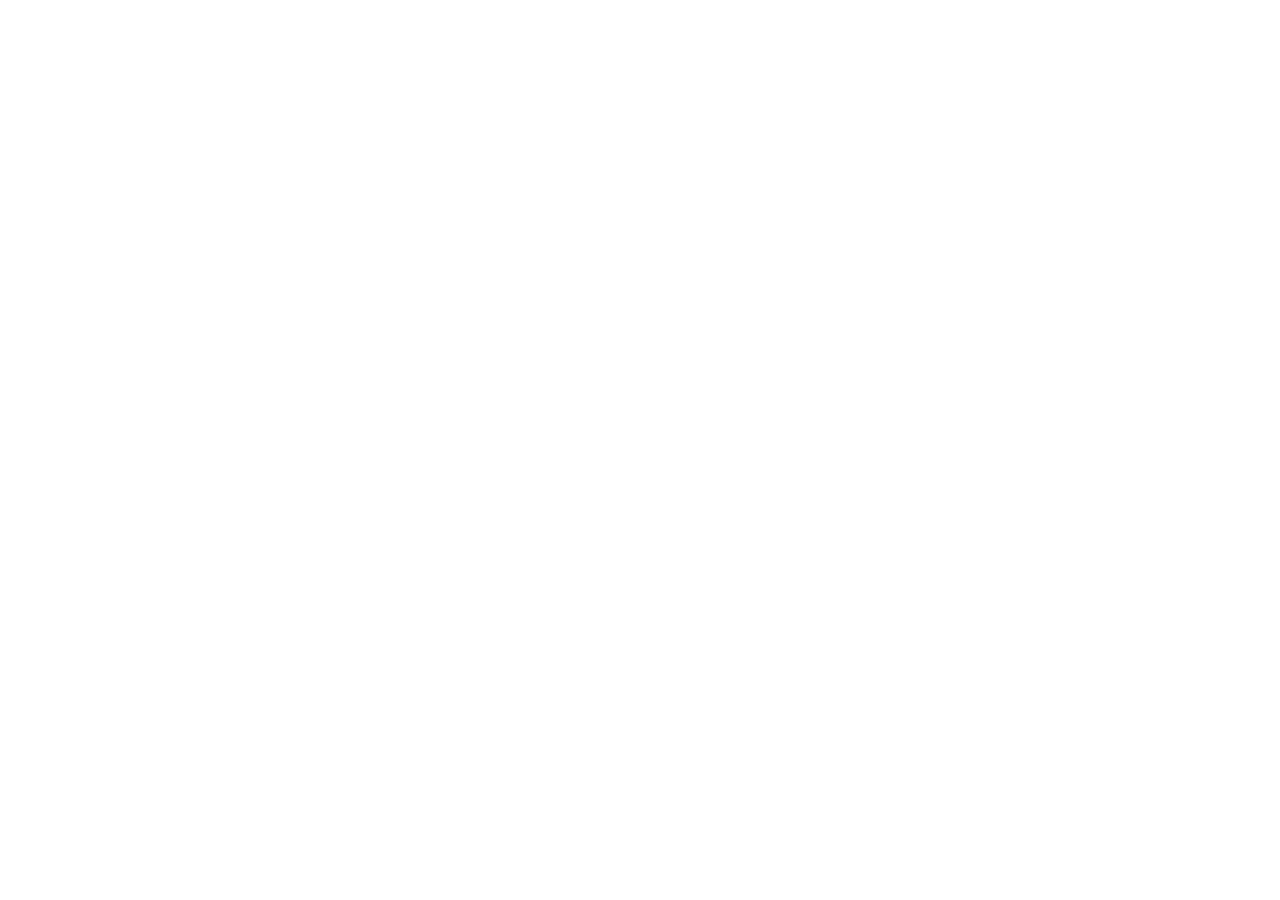
==== index.html @ e618d228 "Initial commit" ====
<!doctype html>
<html lang="en">
  <head>
    <meta charset="UTF-8" />
    <meta name="viewport" content="width=device-width, initial-scale=1.0" />
    <title>My Project</title>
    <link rel="stylesheet" href="style.css" />
  </head>
  <body>
    <!-- START BELOW -->
     
  </body>
</html>
---- style.css ----
/* === RESET === */
*,
*::before,
*::after {
  margin: 0;
  padding: 0;
  box-sizing: border-box;
}

/* START BELOW */
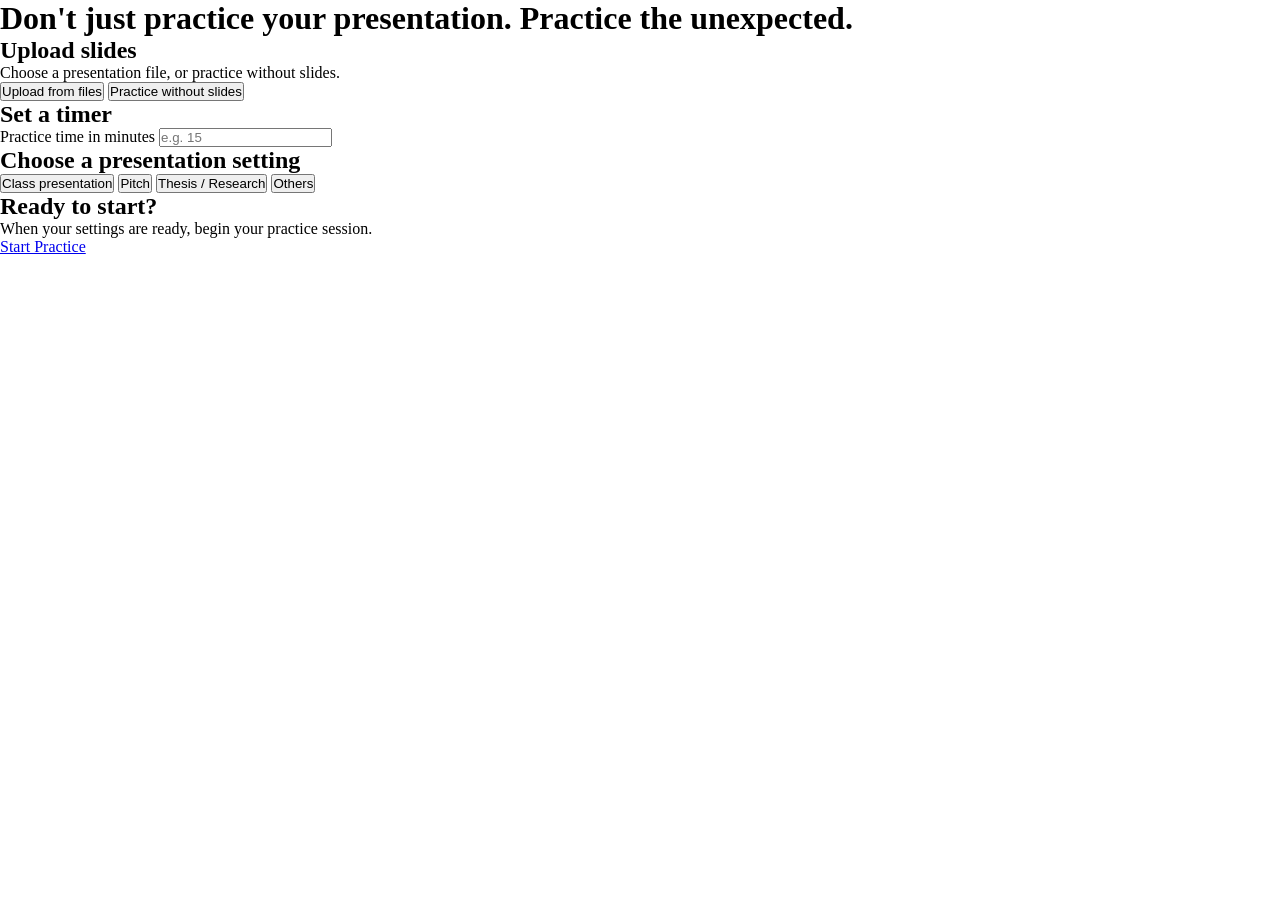
==== commit a101806c: "Add presentation practice pages" ====
--- a/index.html
+++ b/index.html
@@ -9,5 +9,43 @@
   <body>
     <!-- START BELOW -->
      
+<!--PAGE HEADER-->
+<header>
+  <h1>Don't just practice your presentation. Practice the unexpected.</h1>
+</header>
+
+<!-- MAIN CONTENT -->
+<main>
+
+  <!-- UPLOAD SLIDES SECTION -->
+  <section id="setup">
+      <h2>Upload slides</h2>
+      <p>Choose a presentation file, or practice without slides.</p>
+      <button type="button">Upload from files</button>
+      <button type="button">Practice without slides</button>
+    </section>
+
+  <!-- TIMER SECTION -->
+  <section>
+      <h2>Set a timer</h2>
+      <label for="practice-time">Practice time in minutes</label>
+      <input id="practice-time" name="practice-time" type="number" min="1" placeholder="e.g. 15">
+    </section>
+
+  <!-- PRESENTATION TYPE SECTION -->
+  <h2>Choose a presentation setting</h2>
+    <button type="button">Class presentation</button>
+    <button type="button">Pitch</button>
+    <button type="button">Thesis / Research</button>
+    <button type="button">Others</button>
+  </section>
+
+  <!-- START PRACTICE SECTION -->
+  <h2>Ready to start?</h2>
+    <p>When your settings are ready, begin your practice session.</p>
+    <a href="practice.html">Start Practice</a>
+  </section>
+
+</main>   
   </body>
 </html>
--- a/style.css
+++ b/style.css
@@ -8,3 +8,15 @@
 }
 
 /* START BELOW */
+
+/* Typography */
+heading: 'DM Sans'
+body: 'Moodli'
+
+/* Colors */
+primary: #B7C8B0;       /* Soft green */
+accent: #54745B;        /* Forest Sage */
+bg: #F7F4EC;            /* Beige */
+text: #263D30; #000000;       /* Deep Evergreen */ /* Black */ 
+
+/* Spacing Scale (8px Multiples) */
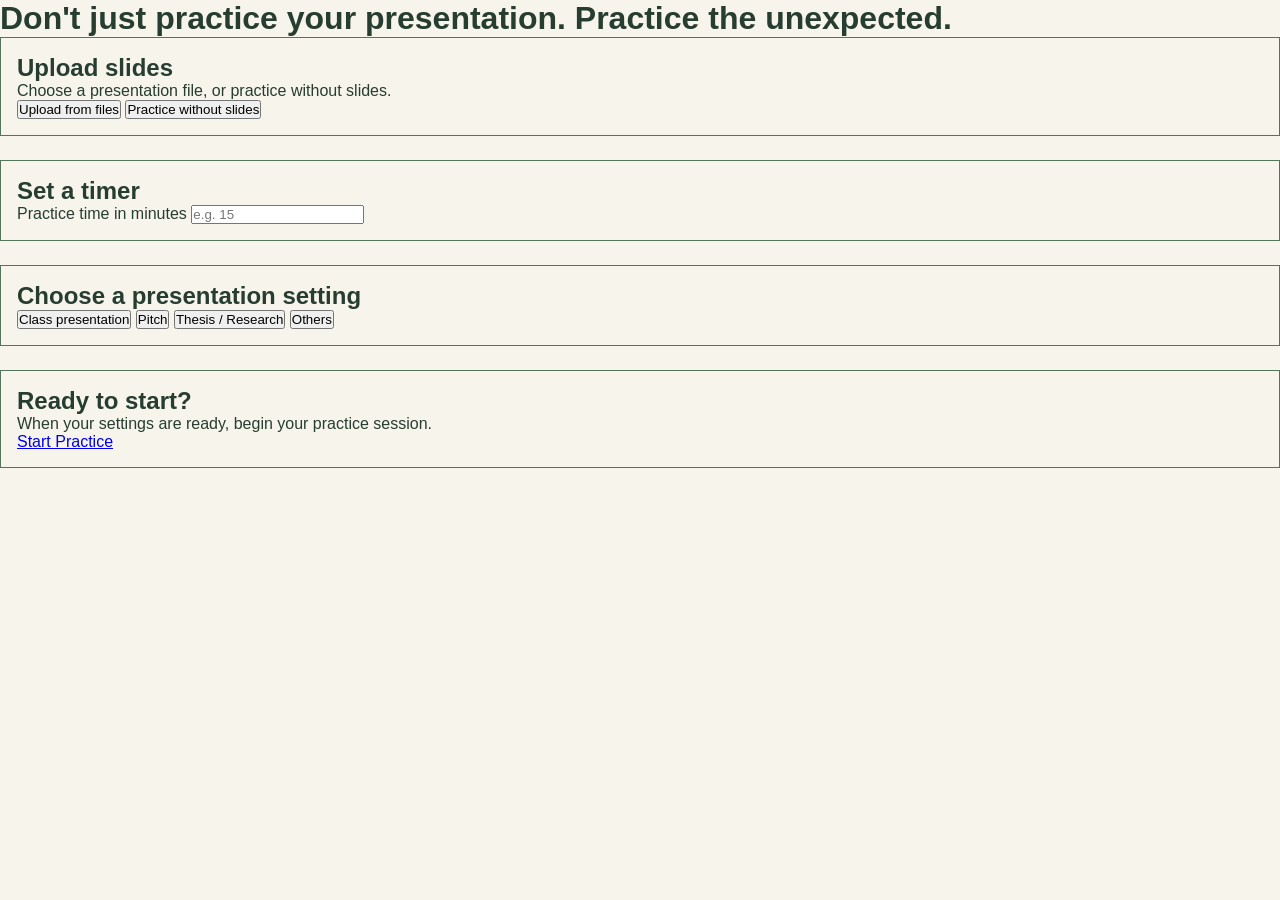
==== commit 9f29c077: "Add presentation type and start practice sections" ====
--- a/index.html
+++ b/index.html
@@ -33,6 +33,7 @@
     </section>
 
   <!-- PRESENTATION TYPE SECTION -->
+   <section>
   <h2>Choose a presentation setting</h2>
     <button type="button">Class presentation</button>
     <button type="button">Pitch</button>
@@ -41,6 +42,7 @@
   </section>
 
   <!-- START PRACTICE SECTION -->
+   <section>
   <h2>Ready to start?</h2>
     <p>When your settings are ready, begin your practice session.</p>
     <a href="practice.html">Start Practice</a>
--- a/style.css
+++ b/style.css
@@ -9,14 +9,7 @@
 
 /* START BELOW */
 
-/* Typography */
-heading: 'DM Sans'
-body: 'Moodli'
-
-/* Colors */
-primary: #B7C8B0;       /* Soft green */
-accent: #54745B;        /* Forest Sage */
-bg: #F7F4EC;            /* Beige */
-text: #263D30; #000000;       /* Deep Evergreen */ /* Black */ 
-
-/* Spacing Scale (8px Multiples) */+:root { --primary: #B7C8B0; --accent: #54745B; --bg: #F7F4EC; --text: #263D30; }
+body { background-color: var(--bg); color: var(--text); font-family: "Moodli", sans-serif; }
+h1, h2 { font-family: "DM Sans", sans-serif; }
+section { padding: 16px; margin-bottom: 24px; border: 1px solid var(--accent); }
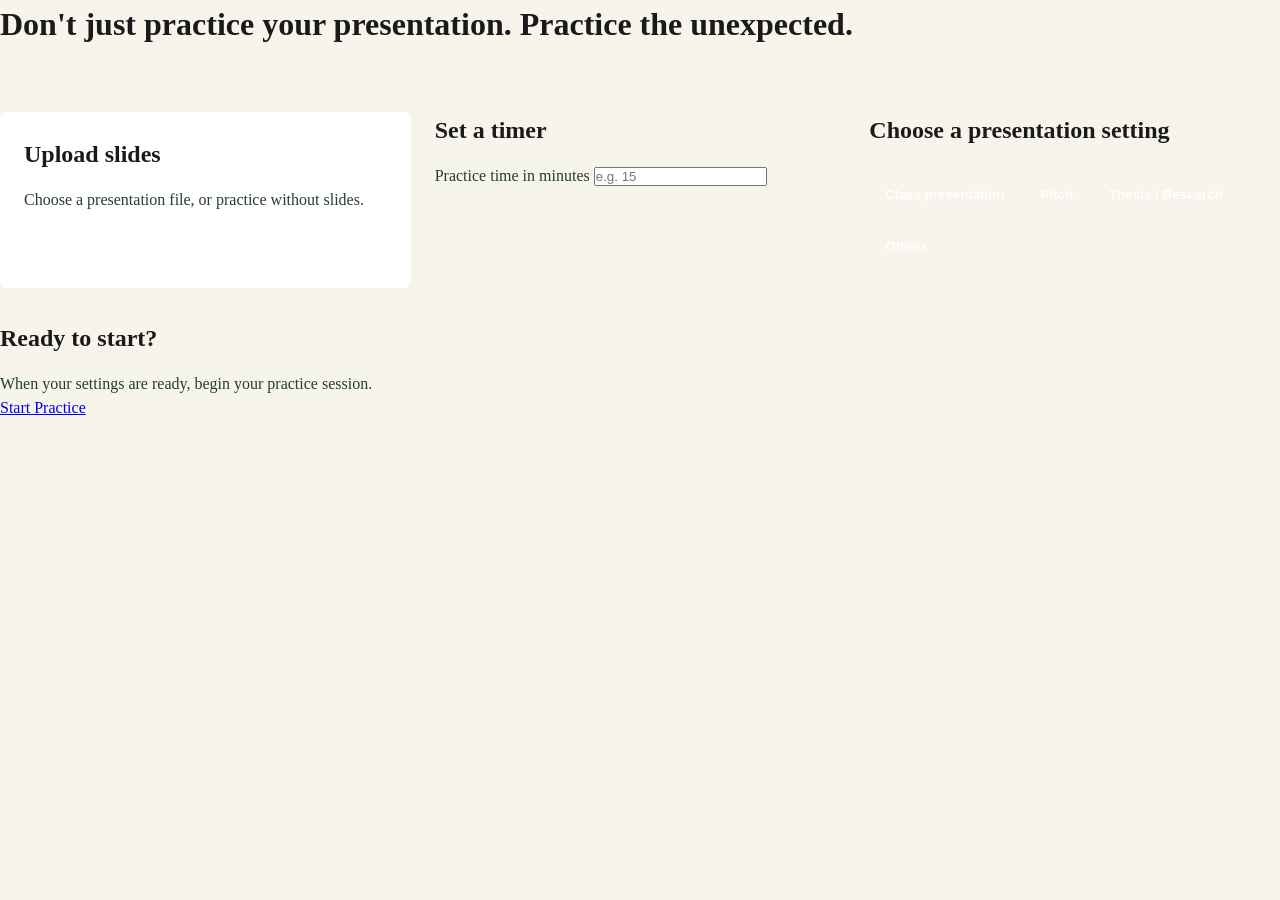
==== commit c58733ca: "Wrap upload slides section in a div Refactor upload slides section into a div for better layout." ====
--- a/index.html
+++ b/index.html
@@ -18,7 +18,8 @@
 <main>
 
   <!-- UPLOAD SLIDES SECTION -->
-  <section id="setup">
+  <div class="setup-grid">
+    <section id="setup" class="setup-card">
       <h2>Upload slides</h2>
       <p>Choose a presentation file, or practice without slides.</p>
       <button type="button">Upload from files</button>
@@ -40,7 +41,8 @@
     <button type="button">Thesis / Research</button>
     <button type="button">Others</button>
   </section>
-
+</div>
+  
   <!-- START PRACTICE SECTION -->
    <section>
   <h2>Ready to start?</h2>
--- a/style.css
+++ b/style.css
@@ -9,7 +9,134 @@
 
 /* START BELOW */
 
-:root { --primary: #B7C8B0; --accent: #54745B; --bg: #F7F4EC; --text: #263D30; }
-body { background-color: var(--bg); color: var(--text); font-family: "Moodli", sans-serif; }
-h1, h2 { font-family: "DM Sans", sans-serif; }
-section { padding: 16px; margin-bottom: 24px; border: 1px solid var(--accent); }
+/* Base Page Setup */
+:root {
+  /* 8px Spacing Grid System */
+  --space-8: 8px;
+  --space-16: 16px;
+  --space-24: 24px;
+  --space-32: 32px;
+  --space-48: 48px;
+}
+
+* {
+  box-sizing: border-box;
+  margin: 0;
+  padding: 0;
+}
+
+body {
+  font-family: 'Mooli';
+  background-color: #F7F4EC;
+  color: #263D30;
+  line-height: 1.5; /* Base font 16px * 1.5 = 24px line-height (3 x 8px unit) */
+}
+
+h1, h2, h3, h4 {
+  font-family: 'DM Sans';
+  color: #1A1A1A;
+  margin-bottom: var(--space-16); /* 2 x 8px spacing unit */
+}
+
+
+/* Page Header (1D Component using Flexbox) */
+header {
+  display: flex;
+  justify-content: space-between;
+  align-items: center;
+  padding-bottom: var(--space-16);
+  margin-bottom: var(--space-32);
+  border-bottom: 1px solid var(--primary-green);
+}
+
+/* Page Shell Container */
+/* page shell: limits maximum desktop width and centers content */
+main {
+  max-width: 1440px;
+  margin: 0 auto;
+}
+
+/* DESKTOP GRID RULES (Default / Desktop Frame) */
+
+/* setup-grid: 3 equal columns — places upload, timer, and setting cards side-by-side on desktop */
+.setup-grid {
+  display: grid;
+  grid-template-columns: repeat(3, 1fr);
+  gap: var(--space-24);
+  margin-bottom: var(--space-32);
+}
+
+.setup-card {
+  background-color: #FFFFFF;
+  border: 1px solid var(--primary-green);
+  border-radius: var(--space-8);
+  padding: var(--space-24);
+}
+
+/* practice-grid: 2 columns — slide content on left (3fr), visual setting/challenge on right (2fr) */
+.practice-grid {
+  display: grid;
+  grid-template-columns: 3fr 2fr;
+  gap: var(--space-24);
+  align-items: start;
+  margin-bottom: var(--space-32);
+}
+
+.practice-card {
+  background-color: #FFFFFF;
+  border: 1px solid var(--primary-green);
+  border-radius: var(--space-8);
+  padding: var(--space-24);
+  min-height: 240px;
+}
+
+/* next-steps-grid: 2 equal columns — positions action buttons side-by-side on desktop */
+.next-steps-grid {
+  display: grid;
+  grid-template-columns: repeat(2, 1fr);
+  gap: var(--space-16);
+  max-width: 400px;
+}
+
+/* Buttons and Links */
+button, a.btn {
+  display: inline-flex;
+  align-items: center;
+  justify-content: center;
+  min-height: 44px; /* Minimum tap target height */
+  padding: var(--space-8) var(--space-16);
+  margin-top: var(--space-8);
+  background-color: var(--accent-sage);
+  color: #FFFFFF;
+  border: none;
+  border-radius: var(--space-8);
+  font-family: 'DM Sans', sans-serif;
+  font-weight: 600;
+  text-decoration: none;
+  cursor: pointer;
+}
+
+/*  MOBILE MEDIA QUERY (Screen widths 700px or narrower)*/
+@media (max-width: 700px) {
+  /* Header stacks title and timer vertically */
+  header {
+    flex-direction: column;
+    align-items: flex-start;
+    gap: var(--space-8);
+  }
+
+  /* index.html setup cards stack into a single column */
+  .setup-grid {
+    grid-template-columns: 1fr;
+  }
+
+  /* practice and challenge screens collapse to single column */
+  .practice-grid {
+    grid-template-columns: 1fr;
+  }
+
+  /* report action buttons stack vertically */
+  .next-steps-grid {
+    grid-template-columns: 1fr;
+  }
+}
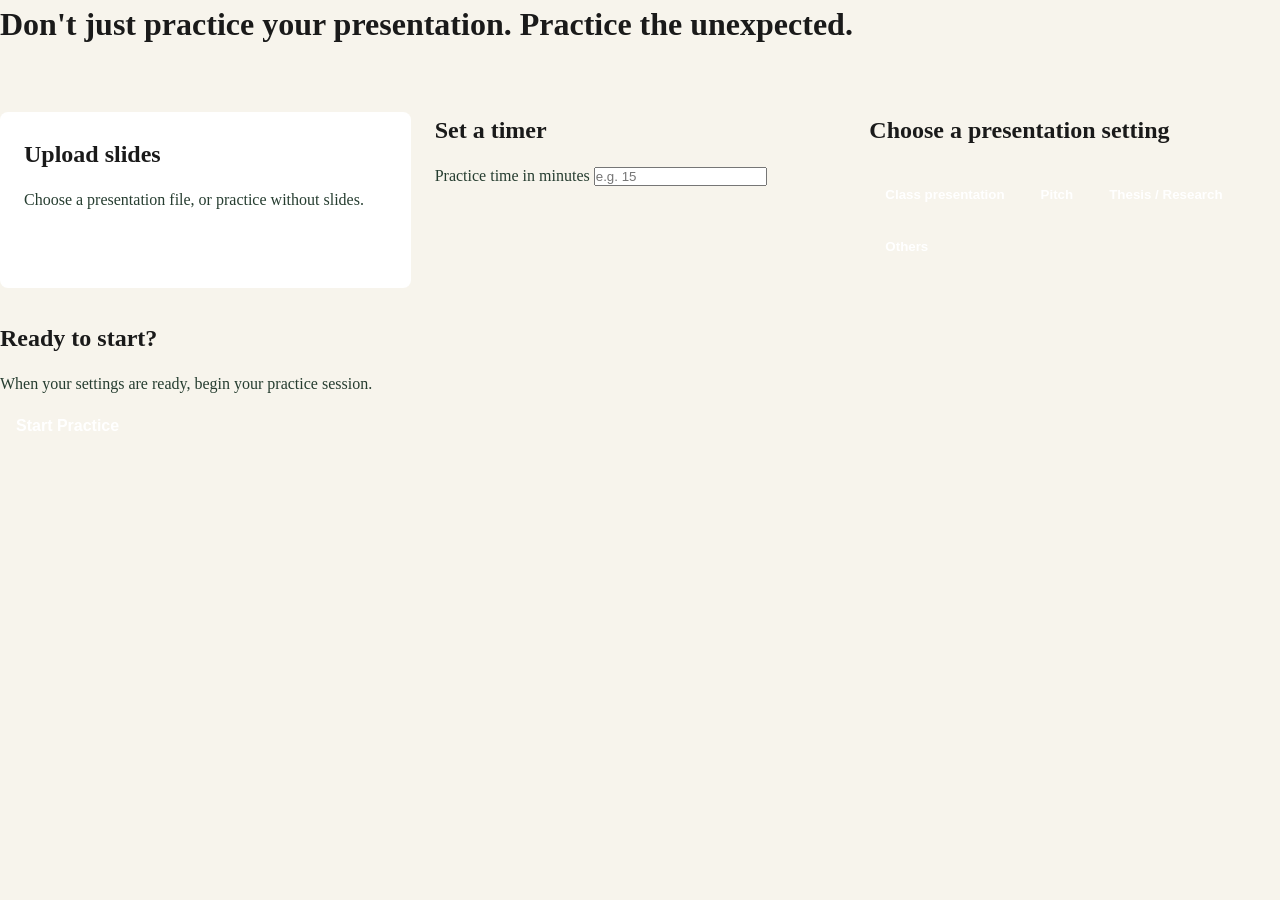
==== commit 23087145: "Add button class to practice link in index.html" ====
--- a/index.html
+++ b/index.html
@@ -47,7 +47,7 @@
    <section>
   <h2>Ready to start?</h2>
     <p>When your settings are ready, begin your practice session.</p>
-    <a href="practice.html">Start Practice</a>
+    <a href="practice.html" class="btn"> Start Practice</a>
   </section>
 
 </main>   
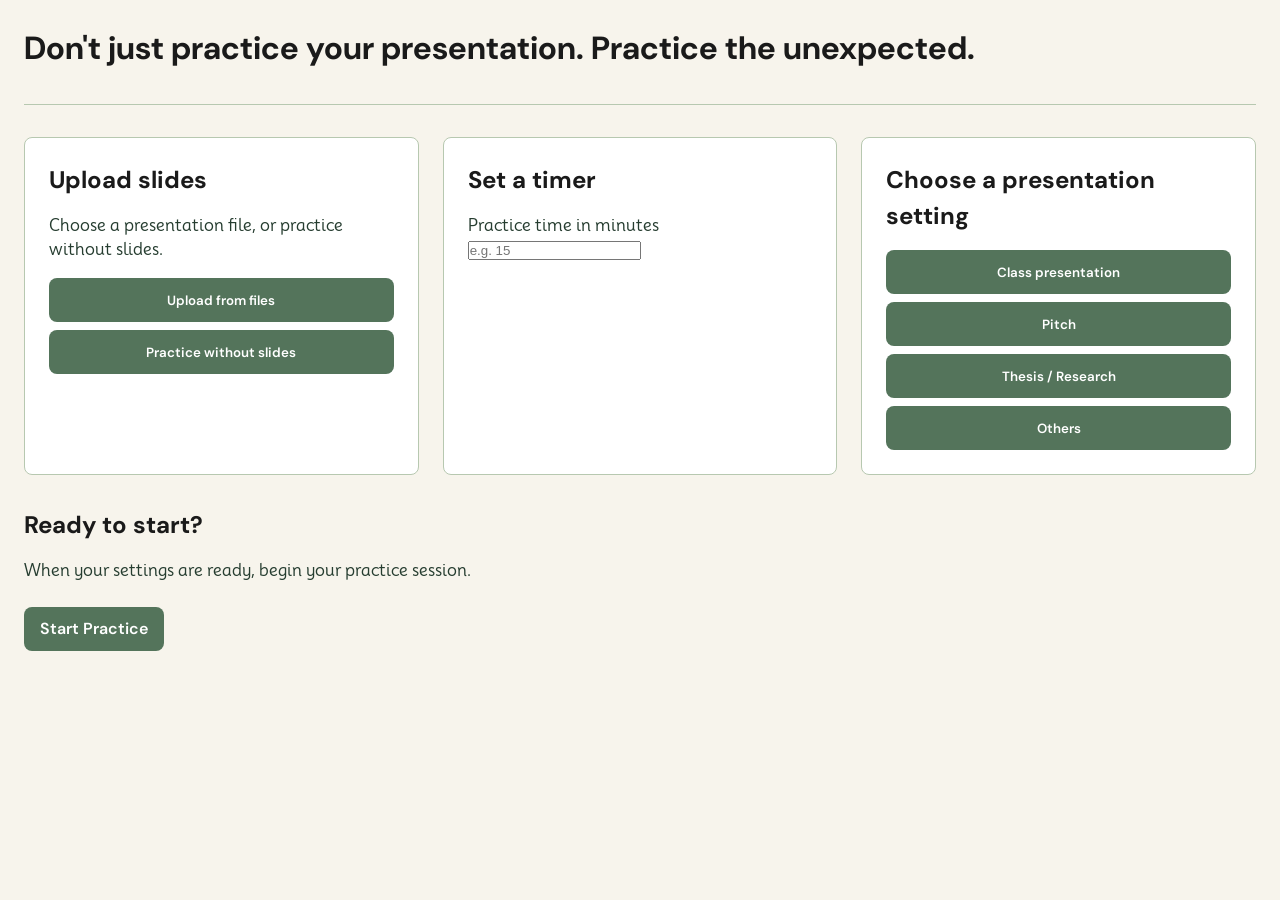
==== commit b113340e: "Refactor HTML structure for upload and timer sections" ====
--- a/index.html
+++ b/index.html
@@ -17,7 +17,7 @@
 <!-- MAIN CONTENT -->
 <main>
 
-  <!-- UPLOAD SLIDES SECTION -->
+  <!-- 3-Column Desktop Grid Wrapper -->
   <div class="setup-grid">
     <section id="setup" class="setup-card">
       <h2>Upload slides</h2>
@@ -26,28 +26,26 @@
       <button type="button">Practice without slides</button>
     </section>
 
-  <!-- TIMER SECTION -->
-  <section>
+    <section class="setup-card">
       <h2>Set a timer</h2>
       <label for="practice-time">Practice time in minutes</label>
       <input id="practice-time" name="practice-time" type="number" min="1" placeholder="e.g. 15">
     </section>
 
-  <!-- PRESENTATION TYPE SECTION -->
-   <section>
-  <h2>Choose a presentation setting</h2>
-    <button type="button">Class presentation</button>
-    <button type="button">Pitch</button>
-    <button type="button">Thesis / Research</button>
-    <button type="button">Others</button>
-  </section>
-</div>
-  
+    <section class="setup-card">
+      <h2>Choose a presentation setting</h2>
+      <button type="button">Class presentation</button>
+      <button type="button">Pitch</button>
+      <button type="button">Thesis / Research</button>
+      <button type="button">Others</button>
+    </section>
+  </div>
+
   <!-- START PRACTICE SECTION -->
-   <section>
-  <h2>Ready to start?</h2>
+  <section>
+    <h2>Ready to start?</h2>
     <p>When your settings are ready, begin your practice session.</p>
-    <a href="practice.html" class="btn"> Start Practice</a>
+    <a href="practice.html" class="btn">Start Practice</a>
   </section>
 
 </main>   
--- a/style.css
+++ b/style.css
@@ -1,22 +1,20 @@
-/* === RESET === */
-*,
-*::before,
-*::after {
-  margin: 0;
-  padding: 0;
-  box-sizing: border-box;
-}
+@import url('https://fonts.googleapis.com/css2?family=DM+Sans:ital,opsz,wght@0,9..40,100..1000;1,9..40,100..1000&family=Mooli&display=swap');
 
-/* START BELOW */
-
-/* Base Page Setup */
+/* Base Page Setup & 8px Spacing Grid */
 :root {
-  /* 8px Spacing Grid System */
+  /* Spacing Grid (Multiples of 8px) */
   --space-8: 8px;
   --space-16: 16px;
   --space-24: 24px;
   --space-32: 32px;
   --space-48: 48px;
+
+  /* Design Tokens */
+  --bg-beige: #F7F4EC;
+  --primary-green: #B7C8B0;
+  --accent-sage: #54745B;
+  --text-dark: #263D30;
+  --text-black: #1A1A1A;
 }
 
 * {
@@ -26,18 +24,23 @@
 }
 
 body {
-  font-family: 'Mooli';
-  background-color: #F7F4EC;
-  color: #263D30;
-  line-height: 1.5; /* Base font 16px * 1.5 = 24px line-height (3 x 8px unit) */
+  font-family: 'Mooli', sans-serif;
+  background-color: var(--bg-beige);
+  color: var(--text-dark);
+  line-height: 1.5;
+  padding: var(--space-24);
 }
 
 h1, h2, h3, h4 {
-  font-family: 'DM Sans';
-  color: #1A1A1A;
-  margin-bottom: var(--space-16); /* 2 x 8px spacing unit */
+  font-family: 'DM Sans', sans-serif;
+  color: var(--text-black);
+  margin-bottom: var(--space-16);
 }
 
+p {
+  max-width: 65ch;
+  margin-bottom: var(--space-16);
+}
 
 /* Page Header (1D Component using Flexbox) */
 header {
@@ -56,7 +59,7 @@
   margin: 0 auto;
 }
 
-/* DESKTOP GRID RULES (Default / Desktop Frame) */
+/* DESKTOP GRID RULES (Default / Desktop Frame)*/
 
 /* setup-grid: 3 equal columns — places upload, timer, and setting cards side-by-side on desktop */
 .setup-grid {
@@ -116,7 +119,7 @@
   cursor: pointer;
 }
 
-/*  MOBILE MEDIA QUERY (Screen widths 700px or narrower)*/
+/* MOBILE MEDIA QUERY (Screen widths 700px or narrower)*/
 @media (max-width: 700px) {
   /* Header stacks title and timer vertically */
   header {
@@ -140,3 +143,9 @@
     grid-template-columns: 1fr;
   }
 }
+/* Stack buttons vertically inside setup cards */
+.setup-card button {
+  display: flex;
+  width: 100%;
+  margin-top: var(--space-8); /* 8px spacing between stacked buttons */
+}
